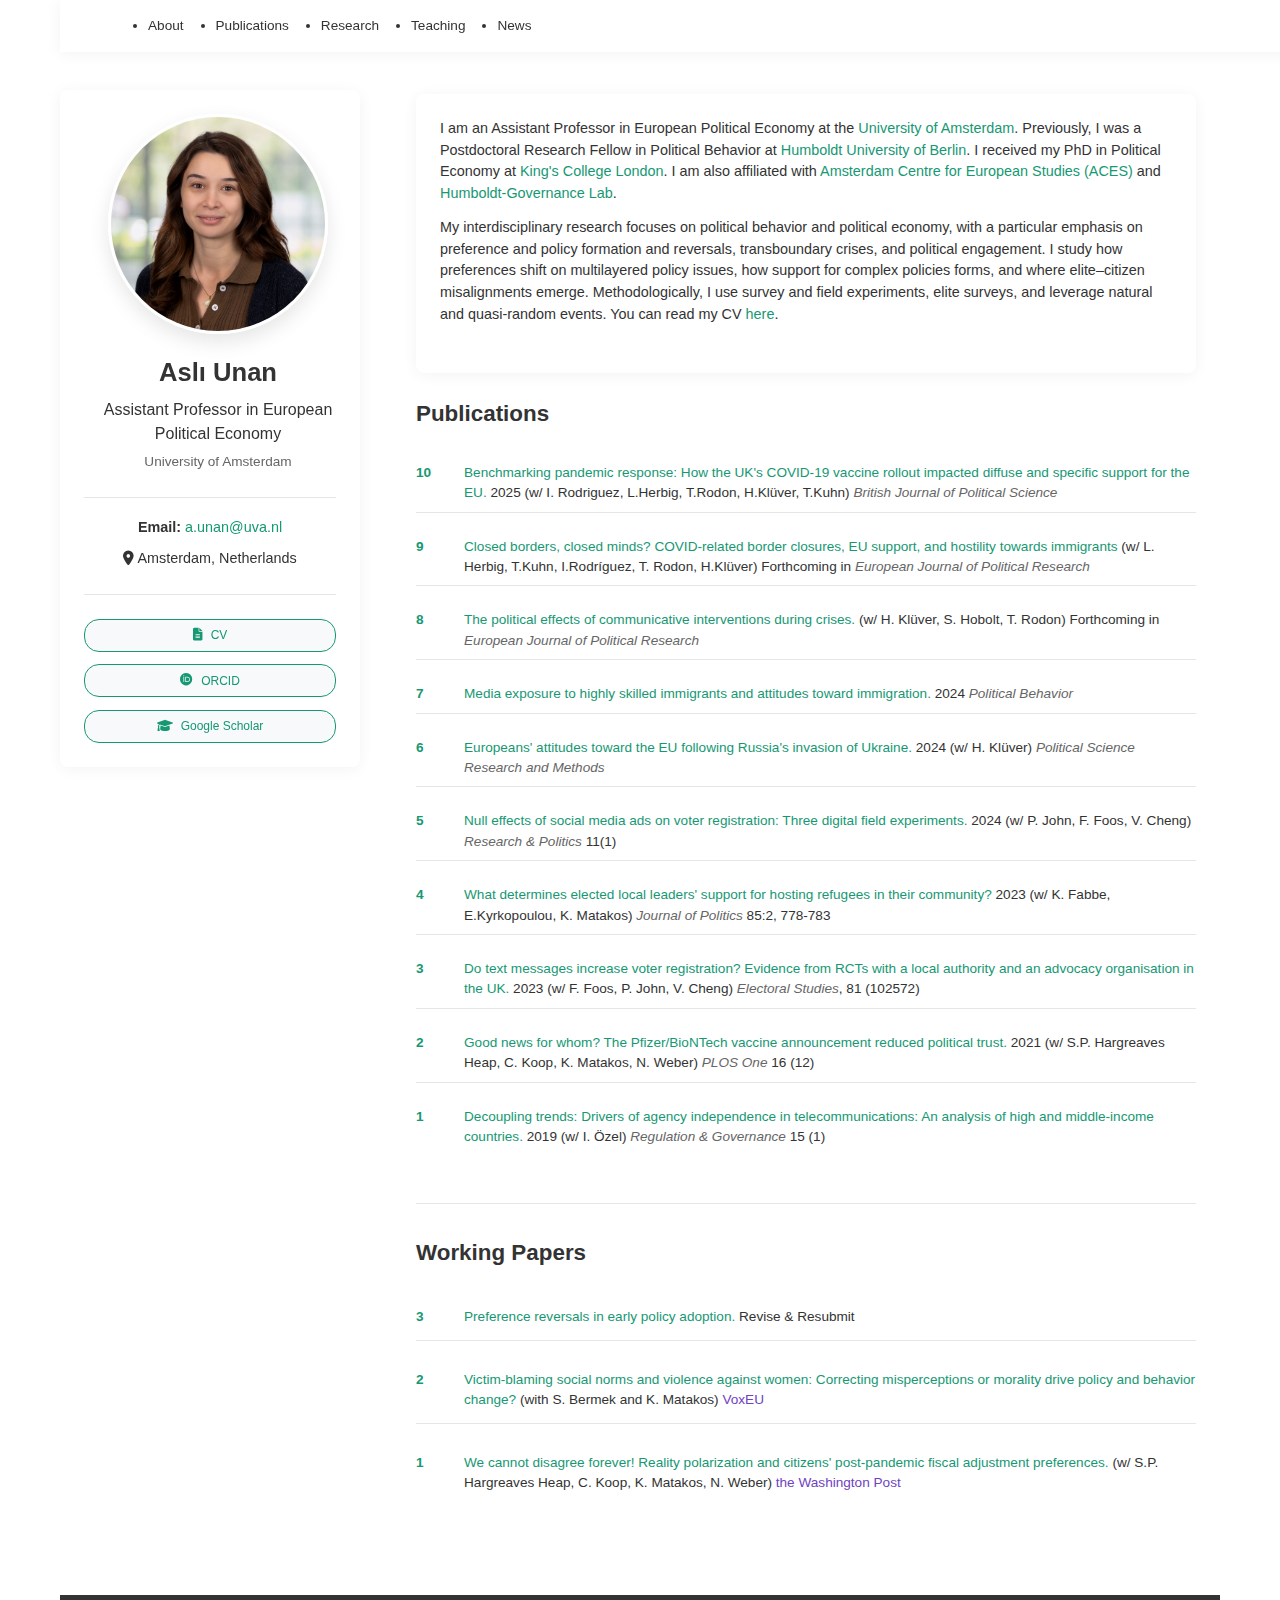
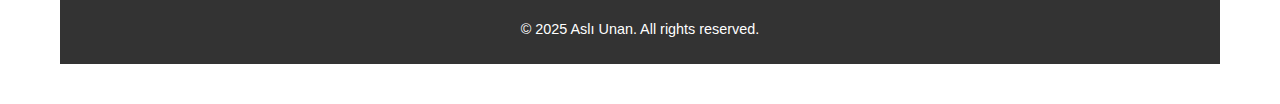
==== index.html @ 09cfe0be "index uptade" ====
<!DOCTYPE html>
<html lang="en">
<head>
    <meta charset="UTF-8">
    <meta name="viewport" content="width=device-width, initial-scale=1.0">
    <meta http-equiv="Cache-Control" content="no-cache, no-store, must-revalidate">
    <meta http-equiv="Pragma" content="no-cache">
    <meta http-equiv="Expires" content="0">
    <title>Aslı Unan - Assistant Professor in European Political Economy</title>
    <link rel="stylesheet" href="styles.css">
    <link rel="stylesheet" href="https://cdnjs.cloudflare.com/ajax/libs/font-awesome/6.0.0/css/all.min.css">
</head>
<body>
    <header>
        <nav>
            <ul class="nav-links">
                <li><a href="#about">About</a></li>
                <li><a href="#publications">Publications</a></li>
                <li><a href="research.html">Research</a></li>
                <li><a href="teaching.html">Teaching</a></li>
                <li><a href="news.html">News</a></li>
            </ul>
        </nav>
    </header>

    <main>
        <div class="two-column-layout">
            <!-- Left Column -->
            <div class="left-column">
                <section id="about" class="profile-section">
                    <div class="profile-container">
                        <img src="https://asliunan.github.io/assets/images/Asli_Unan_profile.jpg" alt="Aslı Unan" class="profile-image">
                        <div class="profile-text">
                            <h1>Aslı Unan</h1>
                            <h2>Assistant Professor in European Political Economy</h2>
                            <p class="institution">University of Amsterdam</p>
                        </div>
                    </div>
                    <div class="contact-info">
                        <p><strong>Email:</strong> <a href="mailto:a.unan@uva.nl">a.unan@uva.nl</a></p>
                        <p><i class="fas fa-map-marker-alt"></i> Amsterdam, Netherlands</p>
                    </div>
                    <div class="social-buttons">
                        <a href="https://www.dropbox.com/scl/fi/r6gkpiiflq23fo0okjk2l/Asli_CV_2025.pdf?rlkey=5v7aaagkw77pxnnmwudhy4dg0&dl=0" class="social-button" target="_blank">
                            <i class="fas fa-file-alt"></i> CV
                        </a>
                        <a href="https://orcid.org/0000-0002-6542-5443" class="social-button" target="_blank">
                            <i class="fab fa-orcid"></i> ORCID
                        </a>
                        <a href="https://scholar.google.com/citations?user=ZqIFueYAAAAJ&hl=tr" class="social-button" target="_blank">
                            <i class="fas fa-graduation-cap"></i> Google Scholar
                        </a>
                    </div>
                </section>
            </div>

            <!-- Right Column -->
            <div class="right-column">
                <section id="about" class="bio-section">
                    <div class="bio-content">
                        <p>I am an Assistant Professor in European Political Economy at the <a href="https://www.uva.nl/en/profile/u/n/a.unan/a.unan.html" target="_blank">University of Amsterdam</a>. Previously, I was a Postdoctoral Research Fellow in Political Behavior at <a href="https://www.sowi.hu-berlin.de/de/lehrbereiche/politischesverhalten/team" target="_blank">Humboldt University of Berlin</a>. I received my PhD in Political Economy at <a href="https://sites.google.com/view/kingsqpe/home" target="_blank">King's College London</a>. I am also affiliated with <a href="https://aces.uva.nl/" target="_blank">Amsterdam Centre for European Studies (ACES)</a> and <a href="https://hu-govlab.de/en/about/" target="_blank">Humboldt-Governance Lab</a>.</p>
                        <p>My interdisciplinary research focuses on political behavior and political economy, with a particular emphasis on preference and policy formation and reversals, transboundary crises, and political engagement. I study how preferences shift on multilayered policy issues, how support for complex policies forms, and where elite–citizen misalignments emerge. Methodologically, I use survey and field experiments, elite surveys, and leverage natural and quasi-random events. You can read my CV <a href="https://www.dropbox.com/scl/fi/r6gkpiiflq23fo0okjk2l/Asli_CV_2025.pdf?rlkey=5v7aaagkw77pxnnmwudhy4dg0&dl=0" target="_blank">here</a>.</p>
                    </div>
                </section>

                <section id="publications" class="publications">
                    <h2>Publications</h2>
                    <div class="publications-list">
                        <div class="publication-item">
                            <span class="number">10</span>
                            <p><a href="https://www.cambridge.org/core/journals/british-journal-of-political-science/article/benchmarking-pandemic-response-how-the-uks-covid19-vaccine-rollout-impacted-diffuse-and-specific-support-for-the-eu/1108F55EDE6C3DE70E691434DDBB5506" target="_blank">Benchmarking pandemic response: How the UK's COVID-19 vaccine rollout impacted diffuse and specific support for the EU.</a> 2025 (w/ I. Rodriguez, L.Herbig, T.Rodon, H.Klüver, T.Kuhn) <em>British Journal of Political Science</em></p>
                        </div>
                        <div class="publication-item">
                            <span class="number">9</span>
                            <p><a href="https://www.lisaherbig.com/teaching-public-outreach" target="_blank">Closed borders, closed minds? COVID-related border closures, EU support, and hostility towards immigrants</a> (w/ L. Herbig, T.Kuhn, I.Rodríguez, T. Rodon, H.Klüver) Forthcoming in <em>European Journal of Political Research</em></p>
                        </div>
                        <div class="publication-item">
                            <span class="number">8</span>
                            <p><a href="https://osf.io/62fzm/" target="_blank">The political effects of communicative interventions during crises.</a> (w/ H. Klüver, S. Hobolt, T. Rodon) Forthcoming in <em>European Journal of Political Research</em></p>
                        </div>
                        <div class="publication-item">
                            <span class="number">7</span>
                            <p><a href="https://link.springer.com/article/10.1007/s11109-024-09983-1" target="_blank">Media exposure to highly skilled immigrants and attitudes toward immigration.</a> 2024 <em>Political Behavior</em></p>
                        </div>
                        <div class="publication-item">
                            <span class="number">6</span>
                            <p><a href="https://www.cambridge.org/core/journals/political-science-research-and-methods/article/europeans-attitudes-toward-the-eu-following-russias-invasion-of-ukraine/752DE885B7430605BE746DE7D1F90751" target="_blank">Europeans' attitudes toward the EU following Russia's invasion of Ukraine.</a> 2024 (w/ H. Klüver) <em>Political Science Research and Methods</em></p>
                        </div>
                        <div class="publication-item">
                            <span class="number">5</span>
                            <p><a href="https://journals.sagepub.com/doi/10.1177/20531680231225316" target="_blank">Null effects of social media ads on voter registration: Three digital field experiments.</a> 2024 (w/ P. John, F. Foos, V. Cheng) <em>Research & Politics</em> 11(1)</p>
                        </div>
                        <div class="publication-item">
                            <span class="number">4</span>
                            <p><a href="https://www.journals.uchicago.edu/doi/abs/10.1086/723809" target="_blank">What determines elected local leaders' support for hosting refugees in their community?</a> 2023 (w/ K. Fabbe, E.Kyrkopoulou, K. Matakos) <em>Journal of Politics</em> 85:2, 778-783</p>
                        </div>
                        <div class="publication-item">
                            <span class="number">3</span>
                            <p><a href="https://www.sciencedirect.com/science/article/pii/S0261379422001287" target="_blank">Do text messages increase voter registration? Evidence from RCTs with a local authority and an advocacy organisation in the UK.</a> 2023 (w/ F. Foos, P. John, V. Cheng) <em>Electoral Studies</em>, 81 (102572)</p>
                        </div>
                        <div class="publication-item">
                            <span class="number">2</span>
                            <p><a href="https://journals.plos.org/plosone/article?id=10.1371/journal.pone.0260216" target="_blank">Good news for whom? The Pfizer/BioNTech vaccine announcement reduced political trust.</a> 2021 (w/ S.P. Hargreaves Heap, C. Koop, K. Matakos, N. Weber) <em>PLOS One</em> 16 (12)</p>
                        </div>
                        <div class="publication-item">
                            <span class="number">1</span>
                            <p><a href="https://onlinelibrary.wiley.com/doi/10.1111/rego.12246" target="_blank">Decoupling trends: Drivers of agency independence in telecommunications: An analysis of high and middle‐income countries.</a> 2019 (w/ I. Özel) <em>Regulation & Governance</em> 15 (1)</p>
                        </div>
                    </div>

                    <section class="working-papers">
                        <h2>Working Papers</h2>
                        <div class="publications-list">
                            <div class="publication-item">
                                <span class="number">3</span>
                                <p><a href="https://papers.ssrn.com/sol3/papers.cfm?abstract_id=4918764" target="_blank">Preference reversals in early policy adoption.</a> Revise & Resubmit</p>
                            </div>
                            <div class="publication-item">
                                <span class="number">2</span>
                                <p><a href="https://papers.ssrn.com/sol3/papers.cfm?abstract_id=4918764" target="_blank">Victim-blaming social norms and violence against women: Correcting misperceptions or morality drive policy and behavior change?</a> (with S. Bermek and K. Matakos) <a href="https://voxeu.org/article/victim-blaming-norms-and-violence-against-women-moral-considerations-can-induce-policy-and-behaviour-change" target="_blank" class="purple-link">VoxEU</a></p>
                            </div>
                            <div class="publication-item">
                                <span class="number">1</span>
                                <p><a href="https://papers.ssrn.com/sol3/papers.cfm?abstract_id=4918764" target="_blank">We cannot disagree forever! Reality polarization and citizens' post-pandemic fiscal adjustment preferences.</a> (w/ S.P. Hargreaves Heap, C. Koop, K. Matakos, N. Weber) <a href="https://www.washingtonpost.com/politics/2021/04/30/majority-americans-support-bidenomics-pandemic-changed-minds-dramatically/" target="_blank" class="purple-link">the Washington Post</a></p>
                            </div>
                        </div>
                    </section>
                </section>
            </div>
        </div>
    </main>

    <footer>
        <p>&copy; 2025 Aslı Unan. All rights reserved.</p>
    </footer>

    <script src="script.js"></script>
</body>
</html>
---- styles.css ----
/* Reset and base styles */
* {
    margin: 0;
    padding: 0;
    box-sizing: border-box;
}

body {
    font-family: Arial, sans-serif;
    margin: 40px auto;
    max-width: 1200px;
    line-height: 1.5;
    padding: 0 20px;
    color: #333;
    font-size: 0.85rem;
}

h1 {
    color: #333;
}

/* Navigation */
header {
    background-color: rgba(255, 255, 255, 0.95);
    backdrop-filter: blur(5px);
    box-shadow: 0 2px 15px rgba(0,0,0,0.05);
    position: fixed;
    width: 100%;
    top: 0;
    z-index: 1000;
}

nav {
    max-width: 1200px;
    margin: 0 auto;
    padding: 1rem;
    display: flex;
    justify-content: flex-start;
    align-items: center;
}

.logo {
    font-size: 1.3rem;
    font-weight: 600;
    color: #333;
    letter-spacing: 0.5px;
}

.nav-links {
    display: flex;
    gap: 2rem;
    padding-right: 0;
    margin-left: 2rem;
}

.nav-links a {
    color: #333;
    text-decoration: none;
    font-weight: 500;
    transition: color 0.3s ease;
}

.nav-links a:hover {
    color: #169873;
}

/* Main content */
main {
    margin-top: 70px;
}

/* Two-column layout */
.two-column-layout {
    display: grid;
    grid-template-columns: 300px 1fr;
    gap: 2rem;
    margin-top: 1.5rem;
}

/* Left column */
.left-column {
    position: sticky;
    top: 90px;
    height: fit-content;
}

.profile-section {
    background-color: #fff;
    padding: 1.5rem;
    border-radius: 8px;
    box-shadow: 0 2px 15px rgba(0,0,0,0.05);
}

.profile-container {
    display: flex;
    flex-direction: column;
    align-items: center;
    justify-content: center;
    margin-bottom: 1.5rem;
    text-align: center;
    padding-left: 1rem;
}

.profile-image {
    width: 220px;
    height: 220px;
    border-radius: 50%;
    object-fit: cover;
    border: 3px solid #fff;
    box-shadow: 0 8px 20px rgba(0,0,0,0.1);
    margin-bottom: 1.2rem;
    display: block;
    margin-left: auto;
    margin-right: auto;
    object-position: 10% center;
}

.profile-text h1 {
    font-size: 1.6rem;
    margin-bottom: 0.4rem;
    color: #333;
}

.profile-text h2 {
    font-size: 1rem;
    color: #333;
    margin-bottom: 0.4rem;
    font-weight: 500;
}

.profile-text .institution {
    font-size: 0.85rem;
    color: #666;
}

.bio-section {
    background-color: #fff;
    padding: 1.5rem;
    border-radius: 8px;
    box-shadow: 0 2px 15px rgba(0,0,0,0.05);
    margin-bottom: 1.5rem;
}

.bio-content {
    margin-bottom: 1.5rem;
}

.bio-content p {
    margin-bottom: 0.8rem;
    font-size: 0.9rem;
    line-height: 1.5;
}

.bio-content a {
    color: #169873;
    text-decoration: none;
}

.bio-content a:hover {
    text-decoration: underline;
}

.contact-info {
    margin-bottom: 1.5rem;
    padding-top: 1.2rem;
    border-top: 1px solid rgba(0,0,0,0.1);
    text-align: center;
}

.contact-info p {
    margin-bottom: 0.6rem;
    font-size: 0.9rem;
}

.contact-info a {
    color: #169873;
    text-decoration: none;
}

.contact-info a:hover {
    text-decoration: underline;
}

.cv-link {
    display: inline-block;
    padding: 0.7rem 1.8rem;
    background-color: #f8f9fa;
    color: #169873;
    text-decoration: none;
    border-radius: 25px;
    transition: all 0.3s ease;
    font-size: 0.95rem;
    font-weight: 500;
    border: 1px solid #169873;
    margin-top: 1rem;
}

.cv-link:hover {
    background-color: #169873;
    color: white;
    transform: translateY(-2px);
}

.external-links {
    margin-top: 1.5rem;
    padding-top: 1.5rem;
    border-top: 1px solid rgba(0,0,0,0.1);
    text-align: center;
}

.scholar-link {
    display: inline-block;
    padding: 0.7rem 1.8rem;
    background-color: #f8f9fa;
    color: #169873;
    text-decoration: none;
    border-radius: 25px;
    transition: all 0.3s ease;
    font-size: 0.95rem;
    font-weight: 500;
    border: 1px solid #169873;
}

.scholar-link:hover {
    background-color: #169873;
    color: white;
    transform: translateY(-2px);
}

/* Right column */
.right-column {
    padding: 1.5rem;
}

.publications {
    padding: 0;
    background-color: transparent;
    box-shadow: none;
}

.publications h2 {
    font-size: 1.4rem;
    color: #333;
    margin-bottom: 1.5rem;
    font-weight: 700;
}

.publications-list {
    display: flex;
    flex-direction: column;
    gap: 1rem;
}

.publication-item {
    display: flex;
    gap: 1rem;
    padding: 0.5rem 0;
    border-bottom: 1px solid rgba(0,0,0,0.1);
}

.publication-item:last-child {
    border-bottom: none;
}

.publication-item .number {
    font-weight: 600;
    color: #169873;
    min-width: 2rem;
}

.publication-item p {
    margin: 0;
    line-height: 1.5;
}

.publication-item a {
    color: #169873;
    text-decoration: none;
}

.publication-item a:hover {
    text-decoration: underline;
}

.publication-item em {
    color: #666;
    font-style: italic;
}

.working-papers {
    margin-top: 3rem;
    padding-top: 2rem;
    border-top: 1px solid rgba(0,0,0,0.1);
}

.working-papers h2 {
    font-size: 1.4rem;
    color: #333;
    margin-bottom: 1.5rem;
    font-weight: 700;
}

.working-papers .publication-item {
    display: flex;
    align-items: flex-start;
    gap: 1rem;
    padding: 0.8rem 0;
    border-bottom: 1px solid rgba(0,0,0,0.1);
}

.working-papers .publication-item:last-child {
    border-bottom: none;
}

.working-papers .number {
    color: #169873;
    font-weight: 600;
    min-width: 2rem;
}

.working-papers .publication-item p {
    margin: 0;
    line-height: 1.5;
    font-size: 0.85rem;
}

.working-papers .publication-item a {
    color: #169873;
    text-decoration: none;
    transition: color 0.3s ease;
}

.working-papers .publication-item a:hover {
    color: #0d6b4f;
}

.working-papers .publication-item .purple-link {
    color: #6f42c1;
}

.working-papers .publication-item .purple-link:hover {
    color: #5a32a3;
}

.working-papers .publication-item em {
    color: #666;
    font-style: italic;
}

/* Footer */
footer {
    background-color: #333;
    color: #fff;
    text-align: center;
    padding: 1.5rem;
    margin-top: 4rem;
    font-size: 0.9rem;
}

/* Responsive design */
@media (max-width: 1024px) {
    .two-column-layout {
        grid-template-columns: 1fr;
        gap: 2rem;
    }

    .left-column {
        position: static;
    }

    .profile-container {
        display: flex;
        align-items: center;
        gap: 2rem;
        text-align: left;
    }

    .profile-image {
        width: 200px;
        height: 200px;
    }
}

@media (max-width: 768px) {
    .nav-links {
        display: none;
    }
    
    .profile-container {
        flex-direction: column;
        text-align: center;
        gap: 1.5rem;
    }

    .profile-image {
        width: 180px;
        height: 180px;
    }

    .publication-item {
        flex-direction: column;
        padding: 1rem;
    }

    .publication-item .number {
        margin-bottom: 0.5rem;
    }
}

.purple-link {
    color: #800080;
    text-decoration: none;
}

.purple-link:hover {
    text-decoration: underline;
}

/* News section */
.news {
    margin-top: 3rem;
    padding-top: 2rem;
    border-top: 1px solid rgba(0,0,0,0.1);
}

.news h2 {
    font-size: 1.4rem;
    color: #333;
    margin-bottom: 1.5rem;
    font-weight: 700;
}

.awards-list {
    display: flex;
    flex-direction: column;
    gap: 1.2rem;
}

.award-item {
    padding: 0.8rem 0;
    border-bottom: 1px solid rgba(0,0,0,0.1);
    line-height: 1.4;
}

.award-item:last-child {
    border-bottom: none;
}

.award-item p {
    margin: 0;
    font-size: 0.85rem;
    display: block;
}

/* Teaching section */
.teaching {
    margin-top: 3rem;
    padding-top: 2rem;
    border-top: 1px solid rgba(0,0,0,0.1);
}

.teaching h2 {
    font-size: 1.4rem;
    color: #333;
    margin-bottom: 1.5rem;
    font-weight: 700;
}

.teaching h3 {
    color: #169873;
    font-size: 1.2rem;
    margin-top: 2rem;
    margin-bottom: 1rem;
    font-weight: 600;
}

.teaching-list {
    display: flex;
    flex-direction: column;
    gap: 1rem;
}

.teaching-item {
    padding: 0.5rem 0;
    border-bottom: 1px solid rgba(0,0,0,0.1);
}

.teaching-item:last-child {
    border-bottom: none;
}

.teaching-item p {
    margin: 0;
    line-height: 1.5;
    font-size: 0.85rem;
}

/* Remove duplicate styles */
.teaching-section h3,
.news-section h3 {
    color: #169873;
    font-size: 1.2rem;
    margin-top: 2rem;
    margin-bottom: 1rem;
    font-weight: 600;
}

.teaching-section .course-item,
.news-section .news-item {
    margin-bottom: 1.5rem;
    padding-bottom: 1rem;
    border-bottom: 1px solid rgba(0,0,0,0.1);
}

.teaching-section .course-item:last-child,
.news-section .news-item:last-child {
    border-bottom: none;
}

.teaching-section .course-item p,
.news-section .news-item p {
    margin: 0;
    line-height: 1.5;
    font-size: 0.85rem;
}

.teaching-section .course-item .year,
.news-section .news-item .year {
    color: #666;
    font-style: italic;
    font-size: 0.85rem;
}

.social-buttons {
    display: flex;
    flex-direction: column;
    gap: 0.8rem;
    justify-content: flex-start;
    margin-top: 1.5rem;
    padding-top: 1.5rem;
    border-top: 1px solid rgba(0,0,0,0.1);
    width: 100%;
}

.social-button {
    display: inline-flex;
    align-items: center;
    gap: 0.5rem;
    padding: 0.4rem 0.8rem;
    background-color: #f8f9fa;
    color: #169873;
    text-decoration: none;
    border-radius: 15px;
    transition: all 0.3s ease;
    font-size: 0.75rem;
    font-weight: 500;
    border: 1px solid #169873;
    width: 100%;
    justify-content: center;
}

.social-button:hover {
    background-color: #169873;
    color: white;
    transform: translateY(-2px);
}

.social-button i {
    font-size: 0.8rem;
}

.social-button.location {
    color: #666;
    border-color: #666;
}

.social-button.location:hover {
    background-color: #666;
    color: white;
}

/* Add these styles to your existing styles.css file */

.research {
    margin-top: 3rem;
    padding-top: 2rem;
    border-top: 1px solid rgba(0,0,0,0.1);
}

.research h2 {
    font-size: 1.4rem;
    color: #333;
    margin-bottom: 1.5rem;
    font-weight: 700;
}

.research h3 {
    color: #169873;
    font-size: 1.2rem;
    margin-top: 2rem;
    margin-bottom: 1rem;
    font-weight: 600;
}

.project {
    padding: 0.5rem 0;
    border-bottom: 1px solid rgba(0,0,0,0.1);
    margin-bottom: 1.5rem;
}

.project:last-child {
    border-bottom: none;
}

.project p {
    margin: 0;
    line-height: 1.5;
    font-size: 0.85rem;
}
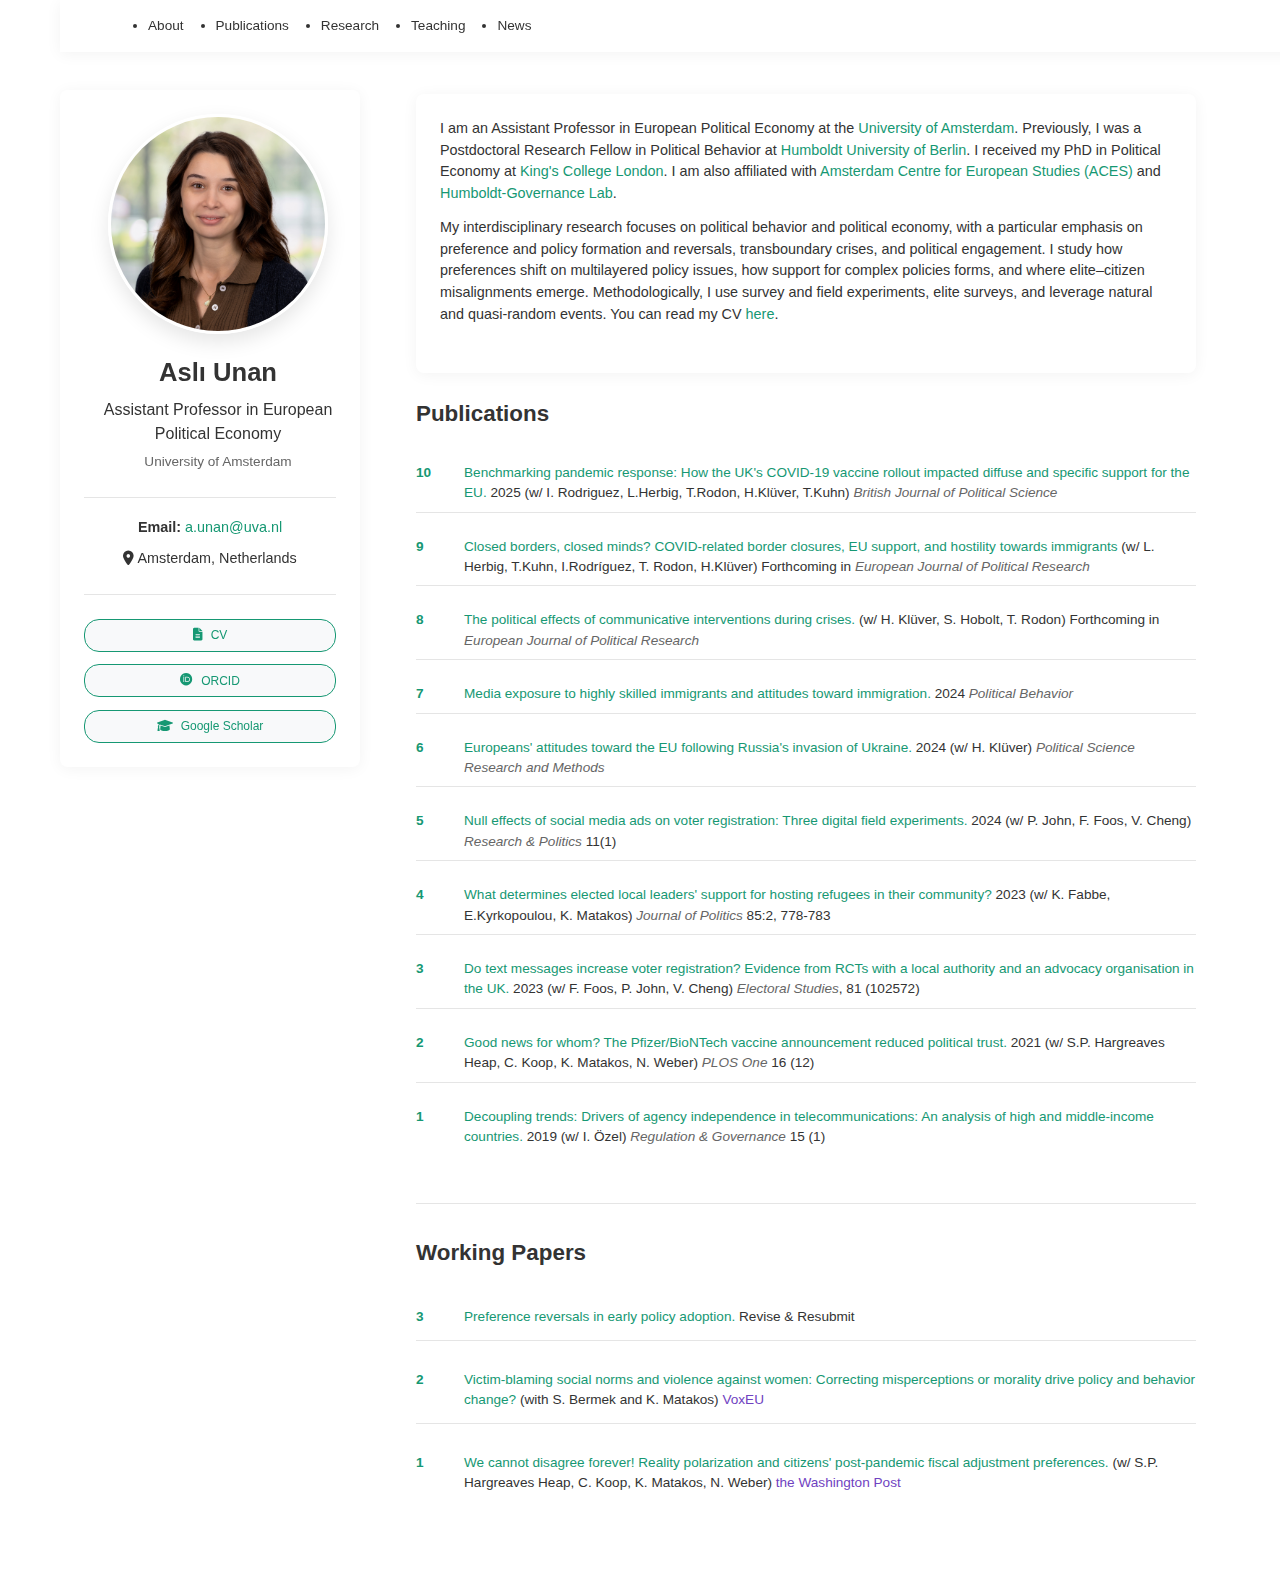
==== commit 64c72ed3: "remove all rights reserved" ====
--- a/index.html
+++ b/index.html
@@ -9,6 +9,8 @@
     <title>Aslı Unan - Assistant Professor in European Political Economy</title>
     <link rel="stylesheet" href="styles.css">
     <link rel="stylesheet" href="https://cdnjs.cloudflare.com/ajax/libs/font-awesome/6.0.0/css/all.min.css">
+    <link rel="icon" type="image/png" href="assets/images/ocean.png">
+    <link rel="shortcut icon" href="assets/images/ocean.png">
 </head>
 <body>
     <header>
@@ -130,10 +132,6 @@
         </div>
     </main>
 
-    <footer>
-        <p>&copy; 2025 Aslı Unan. All rights reserved.</p>
-    </footer>
-
     <script src="script.js"></script>
 </body>
 </html> 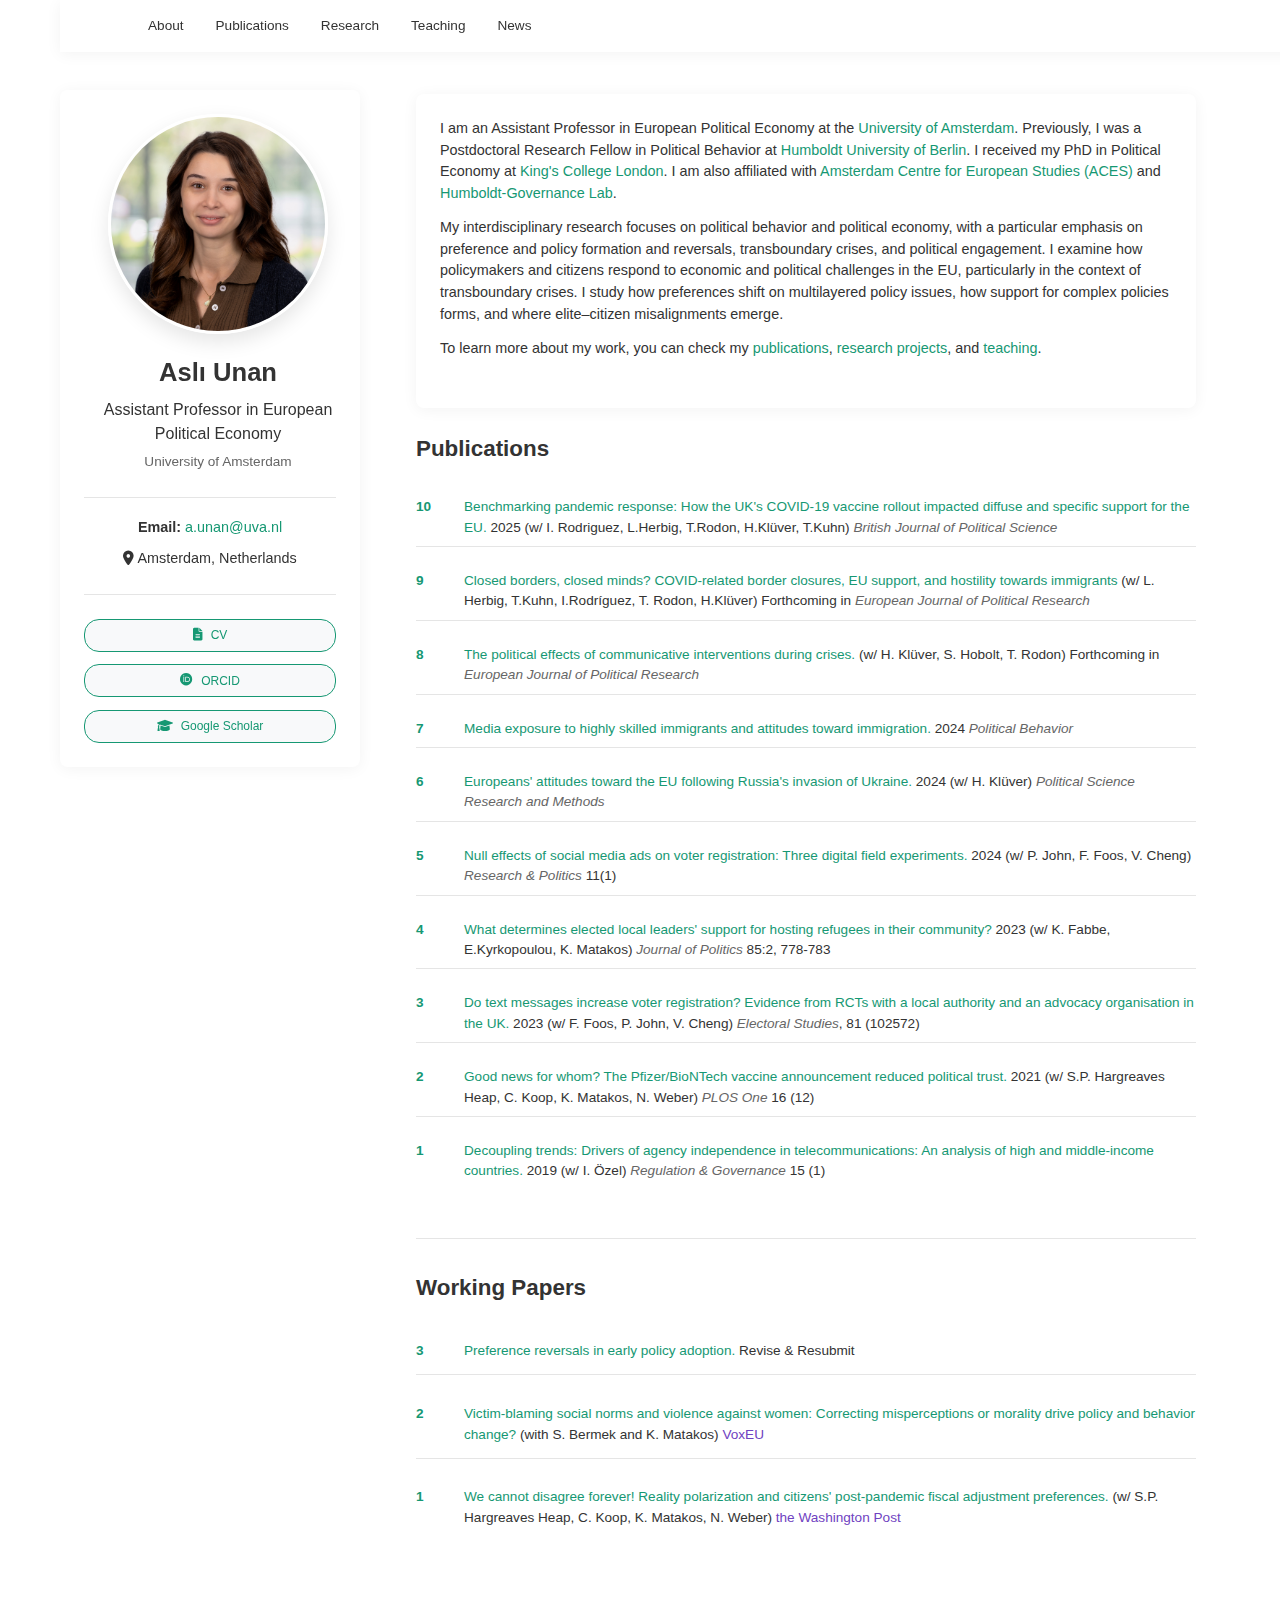
==== commit 07f751a1: "index updated." ====
--- a/index.html
+++ b/index.html
@@ -61,7 +61,10 @@
                 <section id="about" class="bio-section">
                     <div class="bio-content">
                         <p>I am an Assistant Professor in European Political Economy at the <a href="https://www.uva.nl/en/profile/u/n/a.unan/a.unan.html" target="_blank">University of Amsterdam</a>. Previously, I was a Postdoctoral Research Fellow in Political Behavior at <a href="https://www.sowi.hu-berlin.de/de/lehrbereiche/politischesverhalten/team" target="_blank">Humboldt University of Berlin</a>. I received my PhD in Political Economy at <a href="https://sites.google.com/view/kingsqpe/home" target="_blank">King's College London</a>. I am also affiliated with <a href="https://aces.uva.nl/" target="_blank">Amsterdam Centre for European Studies (ACES)</a> and <a href="https://hu-govlab.de/en/about/" target="_blank">Humboldt-Governance Lab</a>.</p>
-                        <p>My interdisciplinary research focuses on political behavior and political economy, with a particular emphasis on preference and policy formation and reversals, transboundary crises, and political engagement. I study how preferences shift on multilayered policy issues, how support for complex policies forms, and where elite–citizen misalignments emerge. Methodologically, I use survey and field experiments, elite surveys, and leverage natural and quasi-random events. You can read my CV <a href="https://www.dropbox.com/scl/fi/r6gkpiiflq23fo0okjk2l/Asli_CV_2025.pdf?rlkey=5v7aaagkw77pxnnmwudhy4dg0&dl=0" target="_blank">here</a>.</p>
+                        
+                        <p>My interdisciplinary research focuses on political behavior and political economy, with a particular emphasis on preference and policy formation and reversals, transboundary crises, and political engagement. I examine how policymakers and citizens respond to economic and political challenges in the EU, particularly in the context of transboundary crises. I study how preferences shift on multilayered policy issues, how support for complex policies forms, and where elite–citizen misalignments emerge.</p>
+
+                        <p>To learn more about my work, you can check my <a href="#publications">publications</a>, <a href="research.html">research projects</a>, and <a href="teaching.html">teaching</a>.</p>
                     </div>
                 </section>
 
--- a/styles.css
+++ b/styles.css
@@ -51,6 +51,13 @@
     gap: 2rem;
     padding-right: 0;
     margin-left: 2rem;
+    list-style: none;
+}
+
+.nav-links li {
+    list-style-type: none;
+    padding: 0;
+    margin: 0;
 }
 
 .nav-links a {
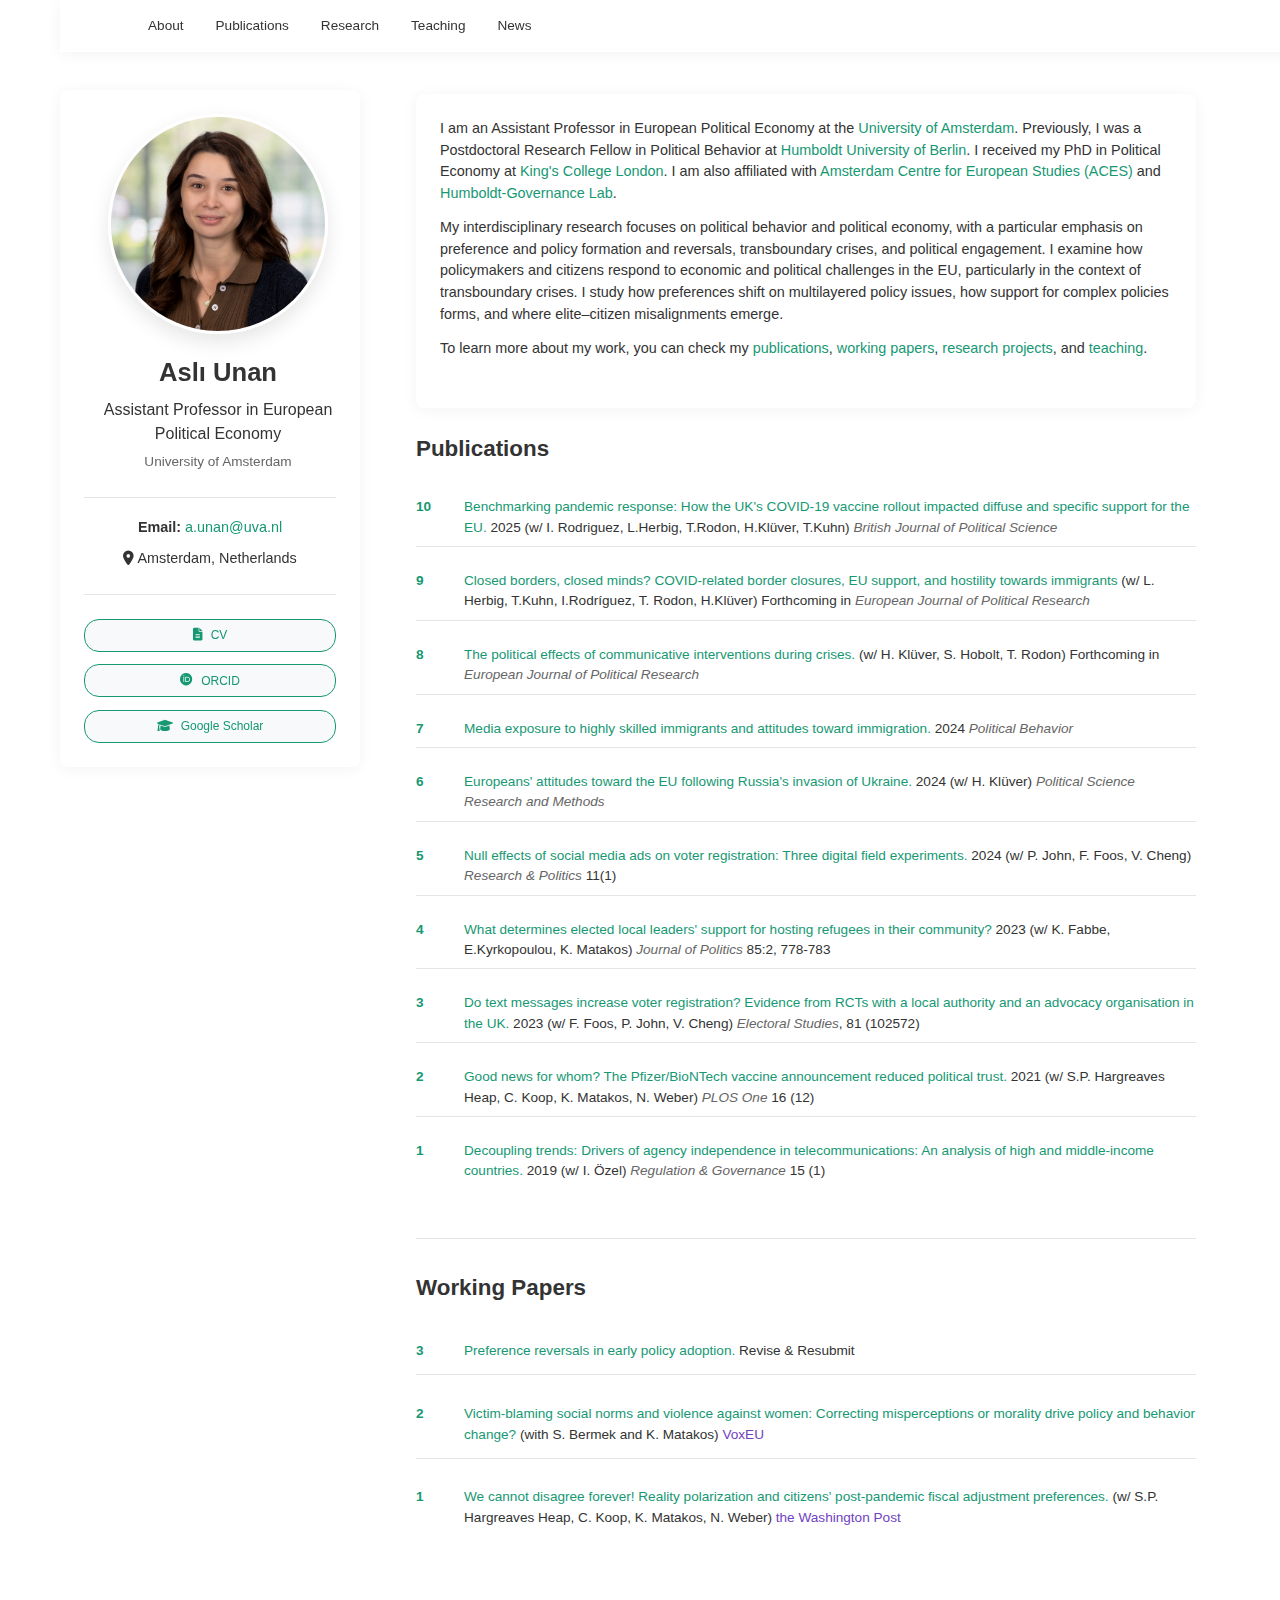
==== commit 5c7c3eb2: "index updatye" ====
--- a/index.html
+++ b/index.html
@@ -64,7 +64,7 @@
                         
                         <p>My interdisciplinary research focuses on political behavior and political economy, with a particular emphasis on preference and policy formation and reversals, transboundary crises, and political engagement. I examine how policymakers and citizens respond to economic and political challenges in the EU, particularly in the context of transboundary crises. I study how preferences shift on multilayered policy issues, how support for complex policies forms, and where elite–citizen misalignments emerge.</p>
 
-                        <p>To learn more about my work, you can check my <a href="#publications">publications</a>, <a href="research.html">research projects</a>, and <a href="teaching.html">teaching</a>.</p>
+                        <p>To learn more about my work, you can check my <a href="#publications">publications</a>, <a href="#working-papers">working papers</a>, <a href="research.html">research projects</a>, and <a href="teaching.html">teaching</a>.</p>
                     </div>
                 </section>
 
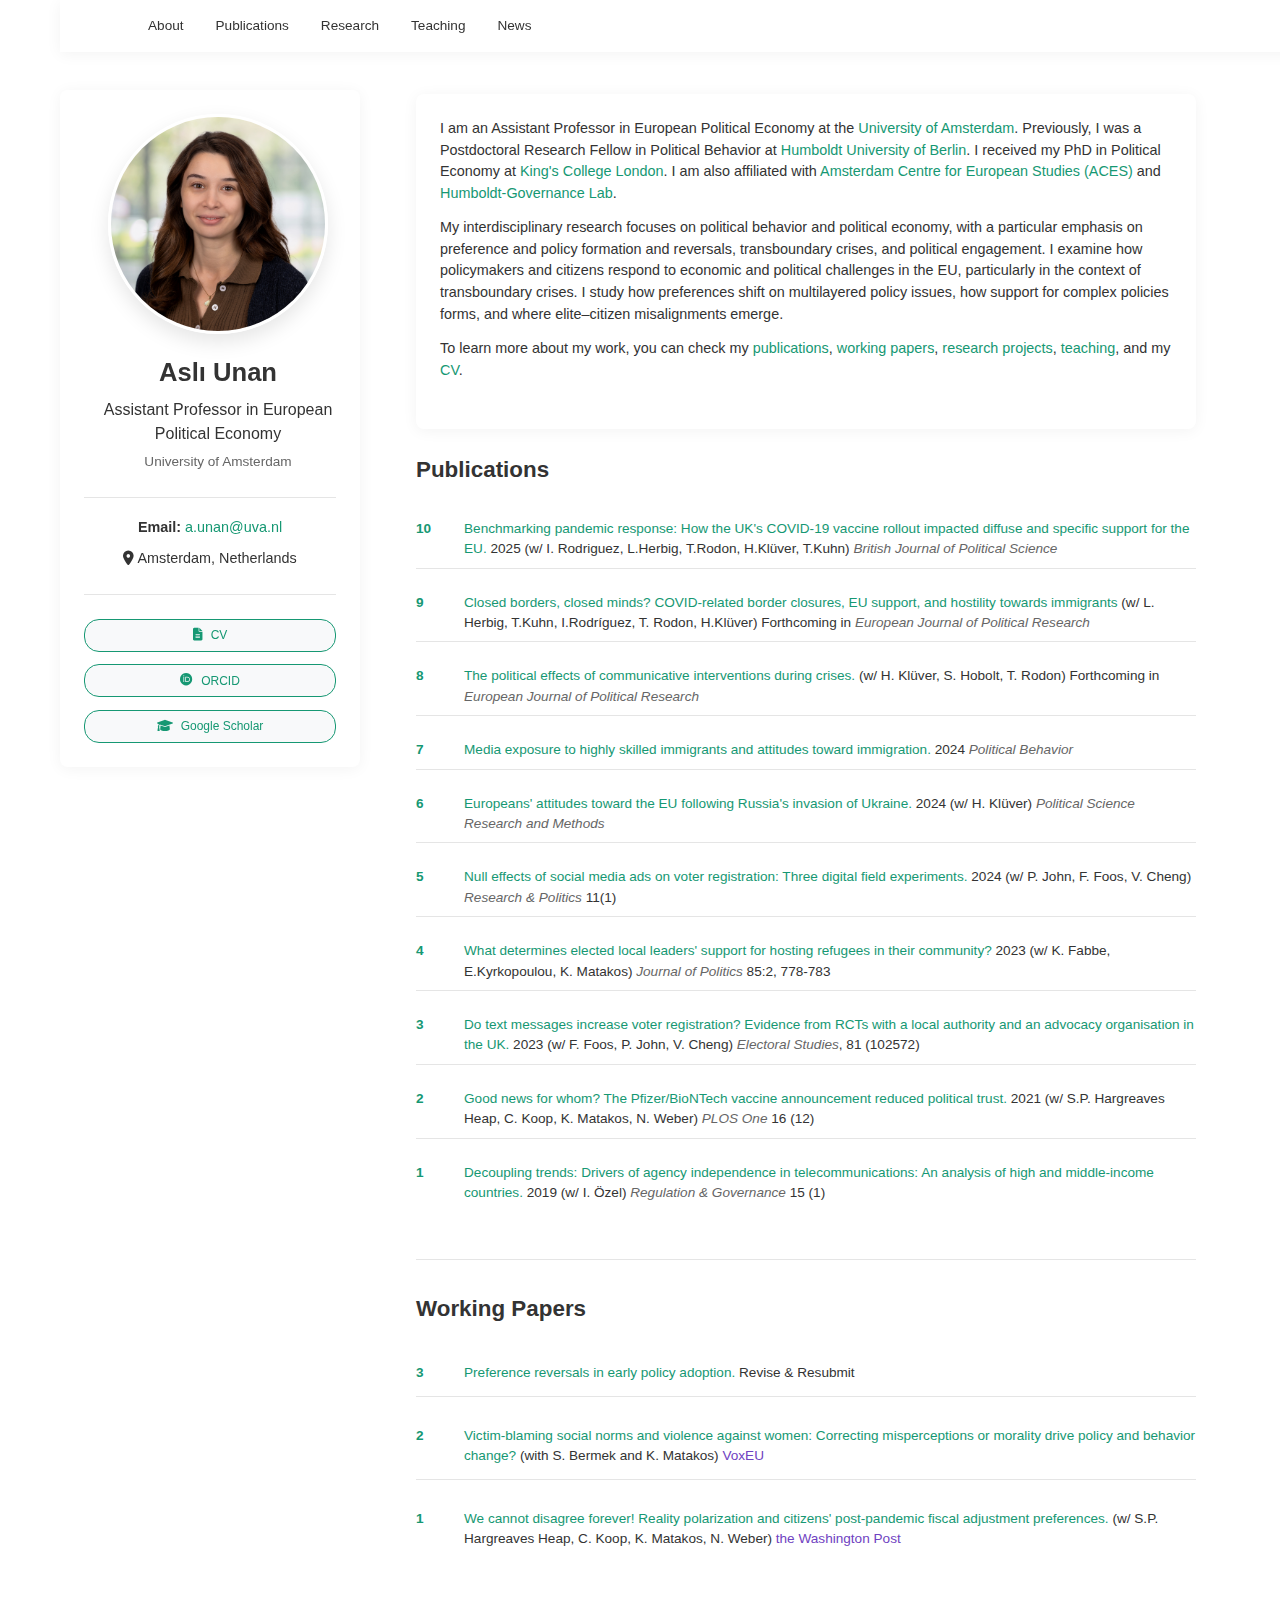
==== commit 46de66bf: "index" ====
--- a/index.html
+++ b/index.html
@@ -64,7 +64,7 @@
                         
                         <p>My interdisciplinary research focuses on political behavior and political economy, with a particular emphasis on preference and policy formation and reversals, transboundary crises, and political engagement. I examine how policymakers and citizens respond to economic and political challenges in the EU, particularly in the context of transboundary crises. I study how preferences shift on multilayered policy issues, how support for complex policies forms, and where elite–citizen misalignments emerge.</p>
 
-                        <p>To learn more about my work, you can check my <a href="#publications">publications</a>, <a href="#working-papers">working papers</a>, <a href="research.html">research projects</a>, and <a href="teaching.html">teaching</a>.</p>
+                        <p>To learn more about my work, you can check my <a href="#publications">publications</a>, <a href="#working-papers">working papers</a>, <a href="research.html">research projects</a>, <a href="teaching.html">teaching</a>, and my <a href="https://www.dropbox.com/scl/fi/r6gkpiiflq23fo0okjk2l/Asli_CV_2025.pdf?rlkey=5v7aaagkw77pxnnmwudhy4dg0&dl=0" target="_blank">CV</a>.</p>
                     </div>
                 </section>
 
@@ -113,7 +113,7 @@
                         </div>
                     </div>
 
-                    <section class="working-papers">
+                    <section class="working-papers" id="working-papers">
                         <h2>Working Papers</h2>
                         <div class="publications-list">
                             <div class="publication-item">
